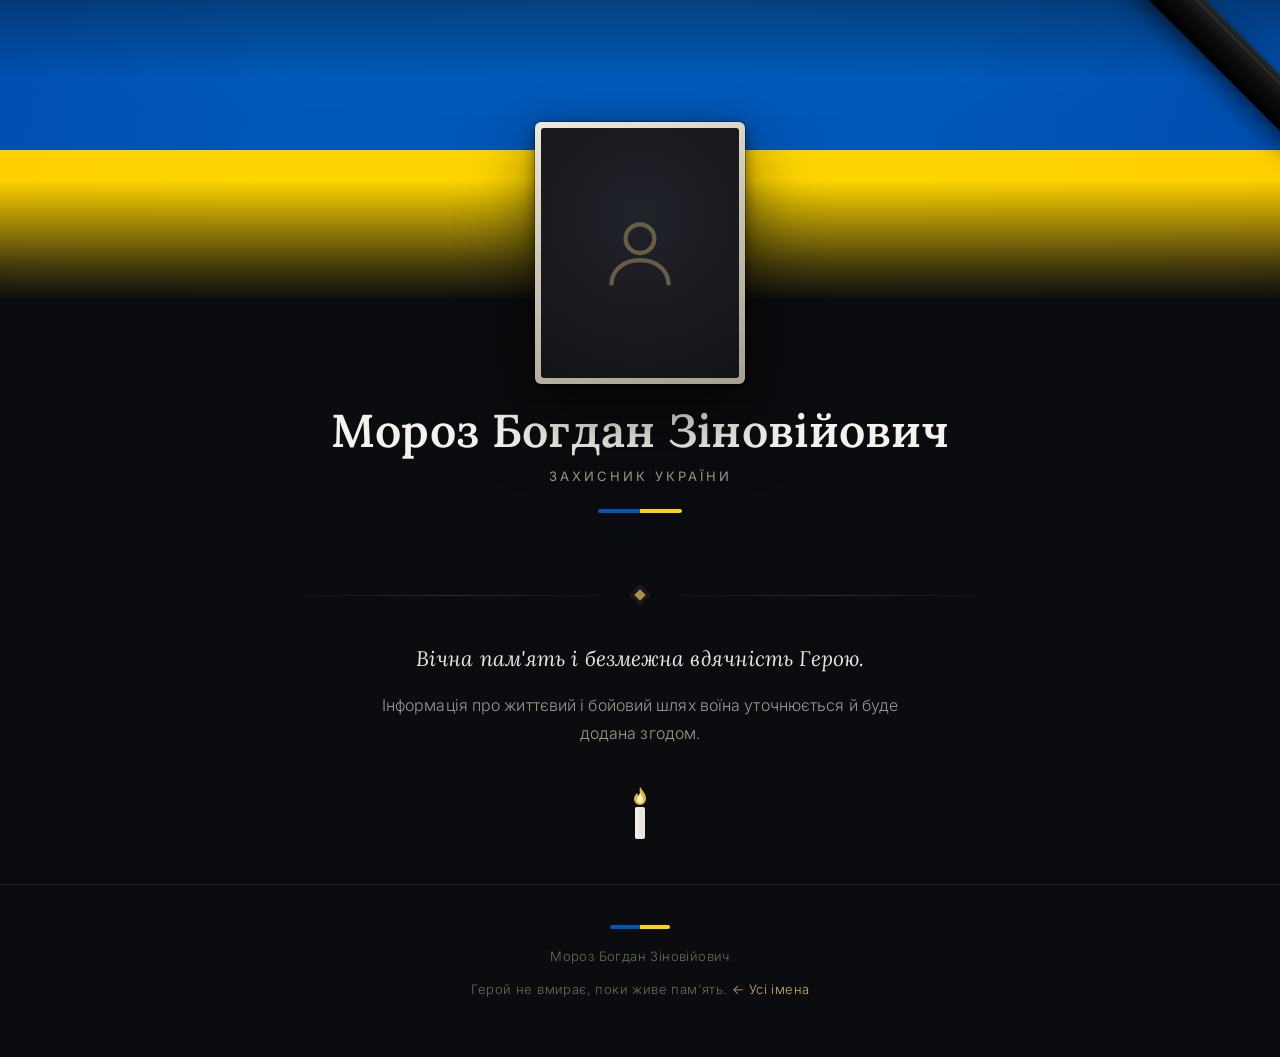
==== bohdan-moroz/index.html @ 3def1aa4 "Додано 7 сторінок воїнів (порожні, лише імена) + фото і дати Малафея; оновлено головну" ====
<!DOCTYPE html>
<html lang="uk">
<head>
<meta charset="utf-8">
<meta name="viewport" content="width=device-width, initial-scale=1">
<title>Мороз Богдан Зіновійович — Вічна пам'ять</title>
<meta name="description" content="Меморіальна сторінка захисника України Мороз Богдан Зіновійович. Вічна пам'ять герою.">

<meta property="og:type" content="profile">
<meta property="og:title" content="Мороз Богдан Зіновійович — Вічна пам'ять">
<meta property="og:description" content="Захисник України. Вічна пам'ять герою.">
<meta property="og:image" content="photo.jpg">

<link rel="preconnect" href="https://fonts.googleapis.com">
<link rel="preconnect" href="https://fonts.gstatic.com" crossorigin>
<link href="https://fonts.googleapis.com/css2?family=Lora:ital,wght@0,400;0,500;0,600;1,400;1,500&family=Inter:wght@300;400;500&display=swap&subset=cyrillic,cyrillic-ext,latin" rel="stylesheet">
<link rel="stylesheet" href="../assets/style.css">
</head>
<body>
<header class="hero">
  <div class="flag">
    <span class="mourning"></span>
  </div>

  <div class="wrap hero-body">
    <div class="portrait">
      <img src="photo.jpg" alt="Богдан Мороз"
           onerror="this.style.display='none';this.nextElementSibling.style.display='flex';">
      <div class="placeholder" style="display:none;">
        <svg viewBox="0 0 24 24" fill="none" stroke="currentColor" stroke-width="1.2">
          <circle cx="12" cy="8" r="4"/>
          <path d="M4 21c0-4.4 3.6-7 8-7s8 2.6 8 7"/>
        </svg>
      </div>
    </div>

    <h1 class="name">Мороз Богдан Зіновійович</h1>
    <p class="rank">Захисник України</p>

    <div class="flag-underline"><span class="b"></span><span class="y"></span></div>
  </div>
</header>

<main class="wrap">

  <div class="divider"><span class="diamond"></span></div>

  <section class="pending">
    <p class="lead">Вічна пам'ять і безмежна вдячність Герою.</p>
    <p>Інформація про життєвий і бойовий шлях воїна уточнюється й буде додана згодом.</p>
    <div class="candle">
      <svg width="44" height="64" viewBox="0 0 44 64" fill="none" xmlns="http://www.w3.org/2000/svg">
        <g class="flame">
          <path d="M22 6c4 5 6 8 6 12a6 6 0 1 1-12 0c0-2 1.2-4 3-6 .6 2 2 3 3 4 .4-3-1-7-0-10z" fill="#e0b73f"/>
          <path d="M22 12c2 3 3 5 3 7a3 3 0 1 1-6 0c0-2 1.4-4 3-7z" fill="#fff3cf"/>
        </g>
        <rect x="17" y="26" width="10" height="32" rx="2" fill="#e9e5dc"/>
        <rect x="17" y="26" width="4" height="32" rx="2" fill="#fff" opacity="0.35"/>
      </svg>
    </div>
  </section>

</main>

<footer>
  <div class="wrap">
    <div class="foot-flag"><span class="b"></span><span class="y"></span></div>
    Мороз Богдан Зіновійович<br>
    Герой не вмирає, поки живе пам'ять.
    <a class="back" href="../">← Усі імена</a>
  </div>
</footer>

</body>
</html>
---- assets/style.css ----
/* ============================================================
   Пам'ять — меморіальні сторінки полеглих воїнів
   Спільні стилі. Мобільний-перший (доступ через QR).
   Акцент: Державний Прапор України + жалобна стрічка.
   ============================================================ */

:root {
  --bg:        #0b0c0f;
  --bg-2:      #0f1116;
  --surface:   #14161c;
  --surface-2: #191c23;
  --text:      #ecebe5;
  --muted:     #9b988f;
  --faint:     #6c6960;
  --gold:      #cbaa6c;
  --gold-dim:  #a98f56;
  --line:      rgba(255, 255, 255, 0.08);
  --line-2:    rgba(255, 255, 255, 0.14);

  /* Державні кольори */
  --ua-blue:   #0057b7;
  --ua-blue-d: #013f88;
  --ua-yellow: #ffd500;
  --ua-yellow-d:#e6bf00;

  --serif: "Lora", Georgia, "Times New Roman", serif;
  --sans: "Inter", -apple-system, BlinkMacSystemFont, "Segoe UI", Roboto, sans-serif;
  --maxw: 760px;
}

* { box-sizing: border-box; }
html { -webkit-text-size-adjust: 100%; scroll-behavior: smooth; overflow-x: hidden; }

body {
  margin: 0;
  background: var(--bg);
  color: var(--text);
  font-family: var(--sans);
  font-size: 17px;
  line-height: 1.75;
  font-weight: 300;
  letter-spacing: 0.1px;
  -webkit-font-smoothing: antialiased;
  text-rendering: optimizeLegibility;
}

.wrap {
  max-width: var(--maxw);
  margin: 0 auto;
  padding: 0 22px;
}

a { color: var(--gold); text-decoration: none; }
a:hover { color: #e2c690; }

/* ============================================================
   HERO — прапор як тло, портрет на прапорі, жалобна стрічка
   ============================================================ */
.hero {
  position: relative;
  text-align: center;
  padding-bottom: 34px;
  overflow: hidden;
}

/* Прапор */
.flag {
  position: relative;
  width: 100%;
  height: 300px;
  overflow: hidden;
  background: linear-gradient(180deg,
      var(--ua-blue) 0%, var(--ua-blue) 50%,
      var(--ua-yellow) 50%, var(--ua-yellow) 100%);
}
/* легка «тканинна» гра світла на прапорі */
.flag::before {
  content: "";
  position: absolute; inset: 0;
  background:
    radial-gradient(120% 80% at 50% 0%, rgba(255,255,255,0.10), transparent 55%),
    linear-gradient(105deg, rgba(0,0,0,0.14) 0%, transparent 22%, transparent 70%, rgba(0,0,0,0.18) 100%);
  mix-blend-mode: soft-light;
}
/* затемнення країв + плавний перехід у фон сторінки */
.flag::after {
  content: "";
  position: absolute; inset: 0;
  background:
    linear-gradient(180deg, rgba(11,12,15,0.35) 0%, transparent 26%,
                            transparent 60%, rgba(11,12,15,0.75) 88%, var(--bg) 100%),
    radial-gradient(120% 120% at 50% 40%, transparent 55%, rgba(11,12,15,0.55) 100%);
}

/* Жалобна стрічка — чорна діагональ у правому верхньому куті */
.mourning {
  position: absolute;
  top: 34px; right: -66px;
  width: 230px; height: 40px;
  transform: rotate(45deg);
  z-index: 3;
  background: linear-gradient(180deg, #262626 0%, #0a0a0a 55%, #000 100%);
  box-shadow: 0 8px 22px rgba(0,0,0,0.55);
}
.mourning::before,
.mourning::after {
  content: "";
  position: absolute; left: 0; right: 0; height: 1px;
}
.mourning::before { top: 6px;  background: rgba(255,255,255,0.14); }
.mourning::after  { bottom: 6px; background: rgba(0,0,0,0.6); }

/* Тіло героблоку — піднімаємо портрет на прапор */
.hero-body {
  position: relative;
  z-index: 2;
  margin-top: -178px;
}

.portrait {
  width: 210px;
  height: 262px;
  margin: 0 auto 22px;
  position: relative;
  border-radius: 6px;
  padding: 6px;
  background: linear-gradient(160deg, #efe9dd 0%, #cfc8b8 40%, #a79f8e 100%);
  box-shadow:
    0 30px 70px rgba(0,0,0,0.6),
    0 4px 14px rgba(0,0,0,0.5),
    0 0 0 1px rgba(0,0,0,0.25);
}
.portrait img,
.portrait .placeholder {
  width: 100%;
  height: 100%;
  object-fit: cover;
  border-radius: 3px;
  display: block;
  filter: grayscale(20%) contrast(1.03);
}
.portrait .placeholder {
  display: flex;
  align-items: center;
  justify-content: center;
  background: radial-gradient(circle at 50% 35%, #23262e, #14161c);
  color: var(--gold-dim);
}
.portrait .placeholder svg { width: 86px; height: 86px; opacity: 0.55; }

.mark {
  color: var(--gold);
  font-size: 24px;
  line-height: 1;
  margin-bottom: 12px;
  opacity: 0.9;
}

.name {
  font-family: var(--serif);
  font-weight: 600;
  font-size: clamp(31px, 8vw, 46px);
  line-height: 1.1;
  margin: 0 0 8px;
  letter-spacing: 0.3px;
  color: #f5f2ec;
}

.rank {
  font-size: 13px;
  letter-spacing: 3px;
  text-transform: uppercase;
  color: var(--muted);
  margin: 0 0 20px;
  font-weight: 400;
}

.dates {
  display: inline-flex;
  align-items: center;
  gap: 14px;
  font-family: var(--serif);
  font-size: 19px;
  color: var(--gold);
  letter-spacing: 0.5px;
}
.dates .sep { width: 34px; height: 1px; background: var(--gold-dim); opacity: 0.7; }

/* Прапорцевий підпис під датами */
.flag-underline {
  width: 84px; height: 4px;
  margin: 22px auto 0;
  border-radius: 2px;
  overflow: hidden;
  display: flex;
  box-shadow: 0 1px 4px rgba(0,0,0,0.4);
}
.flag-underline span { flex: 1; }
.flag-underline .b { background: var(--ua-blue); }
.flag-underline .y { background: var(--ua-yellow); }

/* ============================================================
   Ornamental divider
   ============================================================ */
.divider {
  display: flex;
  align-items: center;
  gap: 16px;
  margin: 44px auto;
  color: var(--faint);
}
.divider::before, .divider::after {
  content: "";
  flex: 1; height: 1px;
  background: linear-gradient(90deg, transparent, var(--line-2), transparent);
}
.divider .diamond {
  width: 8px; height: 8px;
  transform: rotate(45deg);
  background: var(--gold-dim);
  box-shadow: 0 0 0 4px rgba(203,170,108,0.08);
  flex: 0 0 auto;
}

/* ============================================================
   Sections
   ============================================================ */
section { margin: 8px 0 12px; }

.section-title {
  text-align: center;
  margin: 0 0 26px;
}
.section-title span {
  display: block;
  font-family: var(--serif);
  font-size: 13px;
  font-weight: 600;
  letter-spacing: 3px;
  text-transform: uppercase;
  color: var(--gold);
}
.section-title .flag-tick {
  width: 46px; height: 3px;
  margin: 12px auto 0;
  display: flex;
  border-radius: 2px;
  overflow: hidden;
  opacity: 0.9;
}
.section-title .flag-tick i { flex: 1; display: block; }
.section-title .flag-tick .b { background: var(--ua-blue); }
.section-title .flag-tick .y { background: var(--ua-yellow); }

.bio p { margin: 0 0 20px; color: #d9d6ce; }
.bio p:first-of-type::first-letter {
  font-family: var(--serif);
  font-size: 3.1em;
  float: left;
  line-height: 0.82;
  padding: 8px 12px 0 0;
  color: var(--gold);
  font-weight: 600;
}

/* ============================================================
   Timeline
   ============================================================ */
.timeline { list-style: none; margin: 0; padding: 0; position: relative; }
.timeline::before {
  content: "";
  position: absolute; left: 7px; top: 6px; bottom: 6px; width: 2px;
  background: linear-gradient(180deg, var(--ua-blue), var(--ua-blue) 48%, var(--ua-yellow) 52%, var(--ua-yellow));
  opacity: 0.5;
  border-radius: 2px;
}
.timeline li { position: relative; padding: 0 0 26px 34px; }
.timeline li::before {
  content: "";
  position: absolute; left: 2px; top: 8px;
  width: 10px; height: 10px; border-radius: 50%;
  background: var(--bg);
  border: 2px solid var(--gold-dim);
  box-shadow: 0 0 0 3px rgba(11,12,15,1);
}
.timeline .when {
  display: block;
  font-family: var(--serif);
  color: var(--gold);
  font-size: 15px;
  letter-spacing: 0.5px;
  margin-bottom: 3px;
}
.timeline .what { color: #cfccc4; font-size: 16px; }

/* ============================================================
   Awards
   ============================================================ */
.awards { display: grid; gap: 14px; }
.award {
  display: flex;
  gap: 16px;
  align-items: flex-start;
  padding: 18px 20px;
  background: linear-gradient(180deg, var(--surface), var(--bg-2));
  border: 1px solid var(--line);
  border-radius: 12px;
  position: relative;
  overflow: hidden;
}
.award::before {
  content: "";
  position: absolute; left: 0; top: 0; bottom: 0; width: 3px;
  background: linear-gradient(180deg, var(--ua-blue) 0 50%, var(--ua-yellow) 50% 100%);
}
.award .medal { flex: 0 0 auto; width: 34px; height: 34px; color: var(--gold); }
.award h3 {
  margin: 2px 0 4px;
  font-family: var(--serif);
  font-size: 18px; font-weight: 600; color: #f2efe8;
}
.award p { margin: 0; font-size: 15px; color: var(--muted); }

/* ============================================================
   Pending (сторінка без біографії)
   ============================================================ */
.pending { text-align: center; max-width: 520px; margin: 12px auto 4px; }
.pending .lead {
  font-family: var(--serif);
  font-style: italic;
  font-size: 21px;
  line-height: 1.5;
  color: #e9e5dc;
  margin: 0 0 16px;
}
.pending p { color: var(--muted); margin: 0 0 12px; font-size: 16px; }

/* ============================================================
   Closing quote + candle
   ============================================================ */
.quote { text-align: center; margin: 46px auto 10px; max-width: 520px; }
.quote p {
  font-family: var(--serif);
  font-style: italic;
  font-size: 22px; line-height: 1.5;
  color: #e9e5dc; margin: 0;
}
.candle { margin: 34px auto 0; width: 44px; text-align: center; }
.flame { transform-origin: 50% 100%; animation: flicker 2.6s infinite ease-in-out; }
@keyframes flicker {
  0%, 100% { transform: scale(1) translateX(0); opacity: 1; }
  25% { transform: scale(1.05, 0.96) translateX(0.4px); opacity: 0.92; }
  50% { transform: scale(0.97, 1.04) translateX(-0.4px); opacity: 1; }
  75% { transform: scale(1.03, 0.98) translateX(0.3px); opacity: 0.95; }
}
@media (prefers-reduced-motion: reduce) { .flame { animation: none; } }

/* ============================================================
   Footer
   ============================================================ */
footer {
  text-align: center;
  padding: 40px 22px 56px;
  color: var(--faint);
  font-size: 13px;
  letter-spacing: 0.4px;
  border-top: 1px solid var(--line);
  margin-top: 30px;
}
footer .foot-flag {
  width: 60px; height: 4px; margin: 0 auto 16px;
  display: flex; border-radius: 2px; overflow: hidden;
}
footer .foot-flag .b { flex: 1; background: var(--ua-blue); }
footer .foot-flag .y { flex: 1; background: var(--ua-yellow); }
footer .back { display: inline-block; margin-top: 10px; }

/* ============================================================
   Index (список імен)
   ============================================================ */
.index-hero { position: relative; text-align: center; }
.index-hero .flag { height: 210px; }
.index-hero .index-body { margin-top: -120px; position: relative; z-index: 2; padding-bottom: 8px; }
.index-hero h1 {
  font-family: var(--serif);
  font-weight: 600;
  font-size: clamp(30px, 7.5vw, 44px);
  margin: 14px 0 8px;
  color: #f5f2ec;
}
.index-hero p { color: var(--muted); margin: 0 auto; max-width: 460px; }

.roll { display: grid; gap: 16px; padding: 28px 0 40px; }
.card {
  display: flex;
  align-items: center;
  gap: 18px;
  padding: 16px;
  background: linear-gradient(180deg, var(--surface), var(--bg-2));
  border: 1px solid var(--line);
  border-radius: 12px;
  position: relative;
  overflow: hidden;
  transition: border-color 0.2s ease, transform 0.2s ease;
}
.card::before {
  content: "";
  position: absolute; left: 0; top: 0; bottom: 0; width: 4px;
  background: linear-gradient(180deg, var(--ua-blue) 0 50%, var(--ua-yellow) 50% 100%);
}
.card:hover { border-color: rgba(203,170,108,0.4); transform: translateY(-2px); }
.card img, .card .ph {
  width: 68px; height: 84px; object-fit: cover; border-radius: 5px;
  flex: 0 0 auto; filter: grayscale(20%); background: #1b1e25;
  box-shadow: 0 6px 16px rgba(0,0,0,0.4);
}
.card .info h2 {
  font-family: var(--serif);
  font-size: 20px; margin: 0 0 4px; color: #f2efe8; font-weight: 600;
}
.card .info .d { color: var(--gold); font-size: 14px; font-family: var(--serif); }

/* ============================================================
   Responsive
   ============================================================ */
@media (min-width: 600px) { body { font-size: 18px; } }

@media (max-width: 520px) {
  .flag { height: 250px; }
  .hero-body { margin-top: -152px; }
  .portrait { width: 190px; height: 238px; }
  .index-hero .flag { height: 180px; }
  .index-hero .index-body { margin-top: -104px; }
  .mourning { width: 200px; top: 26px; right: -60px; }
}
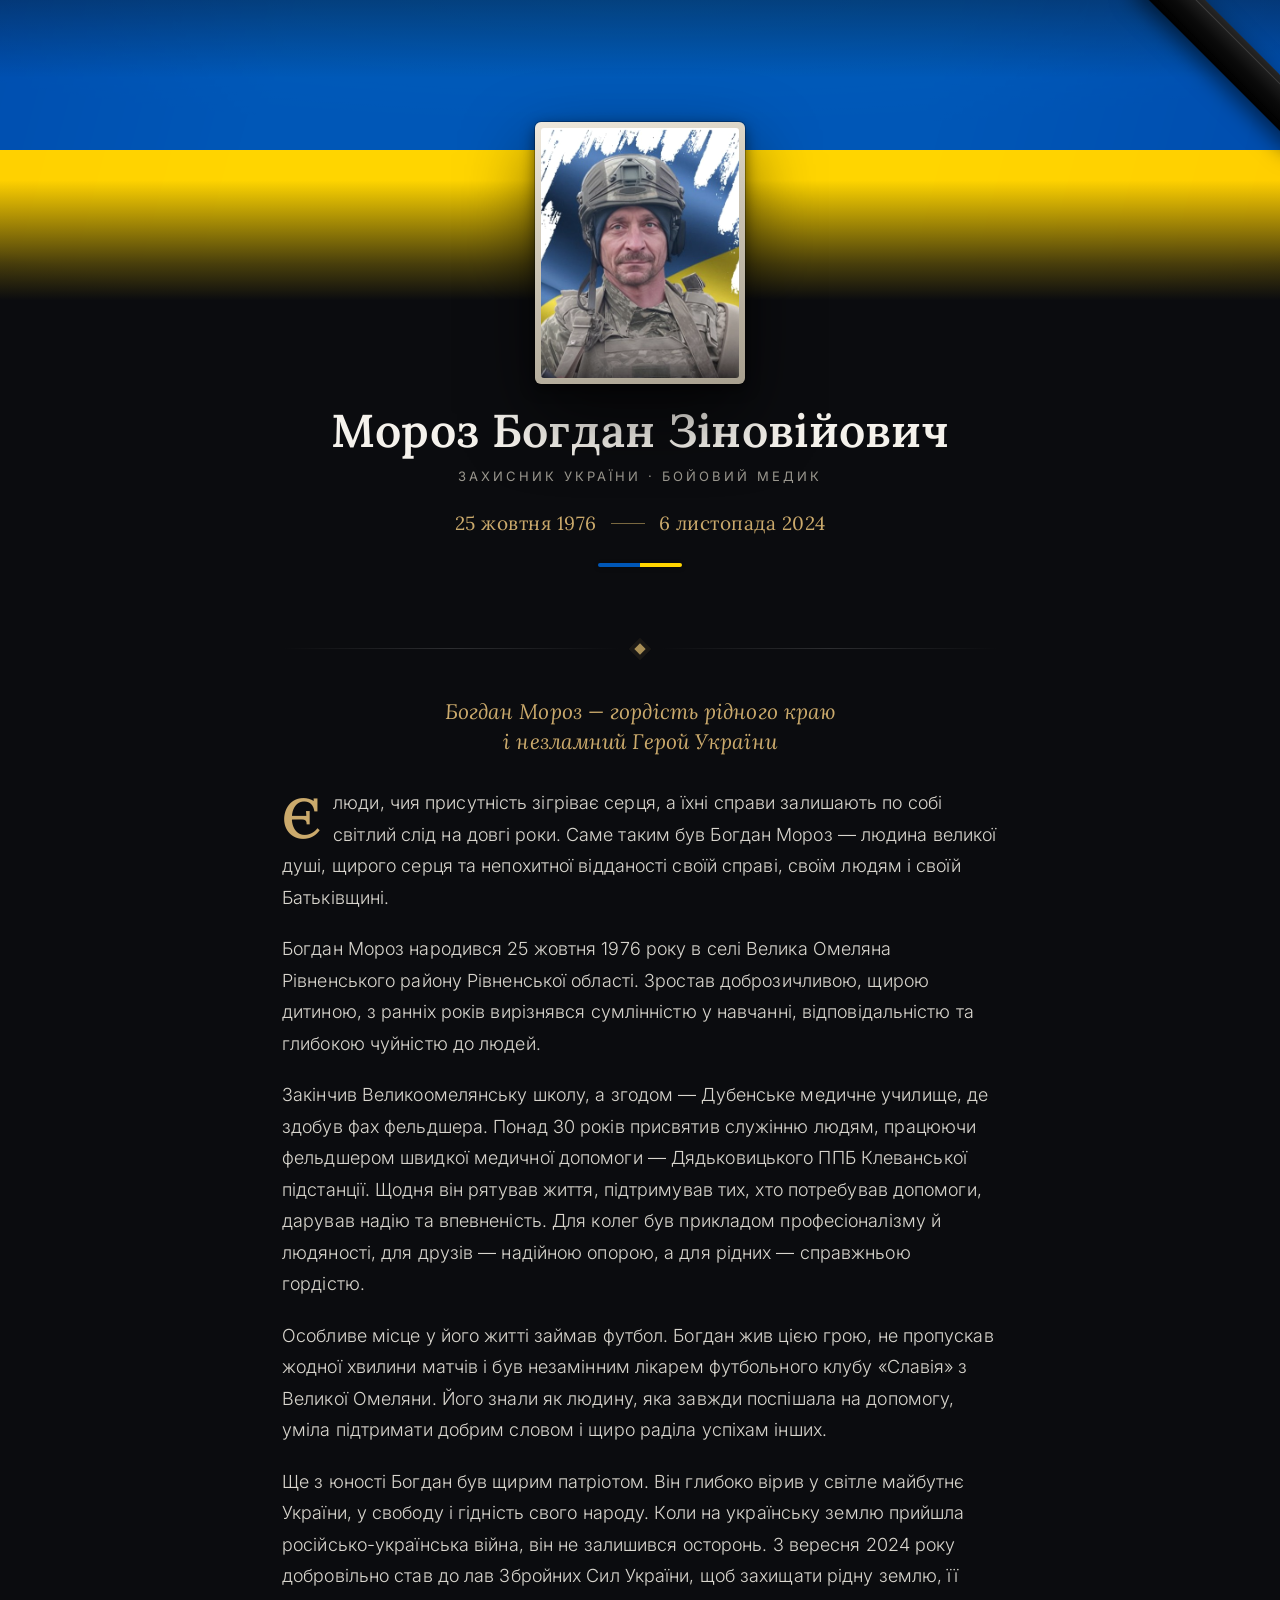
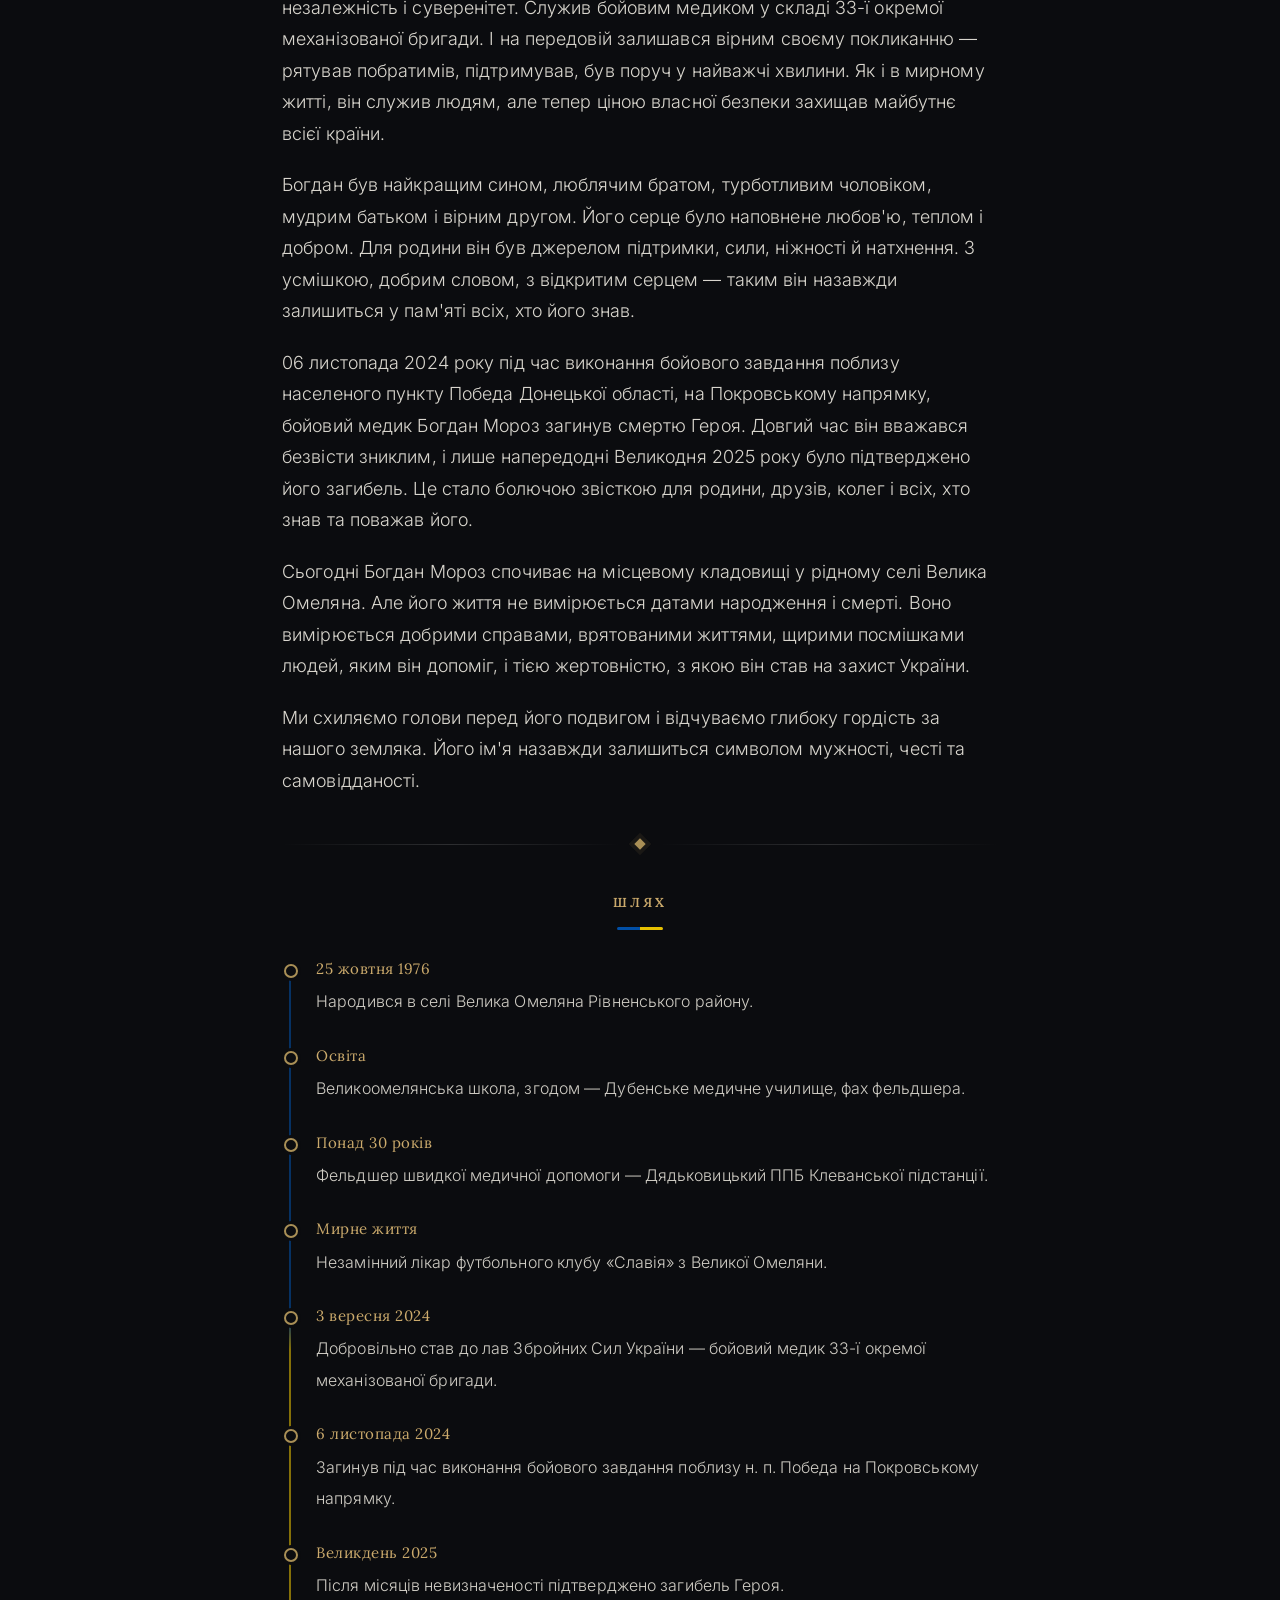
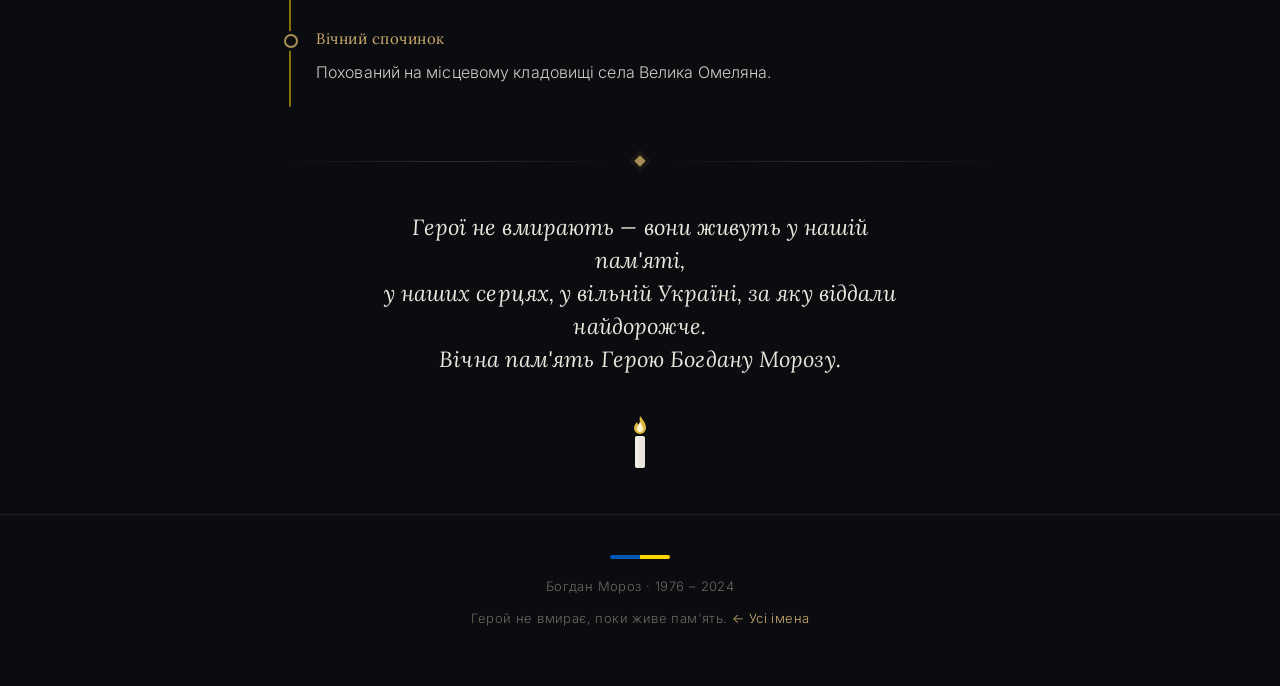
==== commit 556aa780: "Наповнено сторінки: Чичук, Поліщук, Мороз, Харчук (біографії, шлях, фото) Джерела: документ "Випускн" ====
--- a/bohdan-moroz/index.html
+++ b/bohdan-moroz/index.html
@@ -3,12 +3,12 @@
 <head>
 <meta charset="utf-8">
 <meta name="viewport" content="width=device-width, initial-scale=1">
-<title>Мороз Богдан Зіновійович — Вічна пам'ять</title>
-<meta name="description" content="Меморіальна сторінка захисника України Мороз Богдан Зіновійович. Вічна пам'ять герою.">
+<title>Богдан Мороз — Вічна пам'ять</title>
+<meta name="description" content="Меморіальна сторінка захисника України, бойового медика Богдана Зіновійовича Мороза (1976–2024). Вічна пам'ять герою.">
 
 <meta property="og:type" content="profile">
-<meta property="og:title" content="Мороз Богдан Зіновійович — Вічна пам'ять">
-<meta property="og:description" content="Захисник України. Вічна пам'ять герою.">
+<meta property="og:title" content="Богдан Мороз — Вічна пам'ять">
+<meta property="og:description" content="Захисник України, бойовий медик. 25 жовтня 1976 — 6 листопада 2024. Вічна пам'ять герою.">
 <meta property="og:image" content="photo.jpg">
 
 <link rel="preconnect" href="https://fonts.googleapis.com">
@@ -35,7 +35,13 @@
     </div>
 
     <h1 class="name">Мороз Богдан Зіновійович</h1>
-    <p class="rank">Захисник України</p>
+    <p class="rank">Захисник України · бойовий медик</p>
+
+    <div class="dates">
+      <span>25 жовтня 1976</span>
+      <span class="sep"></span>
+      <span>6 листопада 2024</span>
+    </div>
 
     <div class="flag-underline"><span class="b"></span><span class="y"></span></div>
   </div>
@@ -45,9 +51,48 @@
 
   <div class="divider"><span class="diamond"></span></div>
 
-  <section class="pending">
-    <p class="lead">Вічна пам'ять і безмежна вдячність Герою.</p>
-    <p>Інформація про життєвий і бойовий шлях воїна уточнюється й буде додана згодом.</p>
+  <p class="epigraph">Богдан Мороз — гордість рідного краю<br>і незламний Герой України</p>
+
+  <section class="bio">
+    <p>Є люди, чия присутність зігріває серця, а їхні справи залишають по собі світлий слід на довгі роки. Саме таким був Богдан Мороз — людина великої душі, щирого серця та непохитної відданості своїй справі, своїм людям і своїй Батьківщині.</p>
+
+    <p>Богдан Мороз народився 25 жовтня 1976 року в селі Велика Омеляна Рівненського району Рівненської області. Зростав доброзичливою, щирою дитиною, з ранніх років вирізнявся сумлінністю у навчанні, відповідальністю та глибокою чуйністю до людей.</p>
+
+    <p>Закінчив Великоомелянську школу, а згодом — Дубенське медичне училище, де здобув фах фельдшера. Понад 30 років присвятив служінню людям, працюючи фельдшером швидкої медичної допомоги — Дядьковицького ППБ Клеванської підстанції. Щодня він рятував життя, підтримував тих, хто потребував допомоги, дарував надію та впевненість. Для колег був прикладом професіоналізму й людяності, для друзів — надійною опорою, а для рідних — справжньою гордістю.</p>
+
+    <p>Особливе місце у його житті займав футбол. Богдан жив цією грою, не пропускав жодної хвилини матчів і був незамінним лікарем футбольного клубу «Славія» з Великої Омеляни. Його знали як людину, яка завжди поспішала на допомогу, уміла підтримати добрим словом і щиро раділа успіхам інших.</p>
+
+    <p>Ще з юності Богдан був щирим патріотом. Він глибоко вірив у світле майбутнє України, у свободу і гідність свого народу. Коли на українську землю прийшла російсько-українська війна, він не залишився осторонь. 3 вересня 2024 року добровільно став до лав Збройних Сил України, щоб захищати рідну землю, її незалежність і суверенітет. Служив бойовим медиком у складі 33-ї окремої механізованої бригади. І на передовій залишався вірним своєму покликанню — рятував побратимів, підтримував, був поруч у найважчі хвилини. Як і в мирному житті, він служив людям, але тепер ціною власної безпеки захищав майбутнє всієї країни.</p>
+
+    <p>Богдан був найкращим сином, люблячим братом, турботливим чоловіком, мудрим батьком і вірним другом. Його серце було наповнене любов'ю, теплом і добром. Для родини він був джерелом підтримки, сили, ніжності й натхнення. З усмішкою, добрим словом, з відкритим серцем — таким він назавжди залишиться у пам'яті всіх, хто його знав.</p>
+
+    <p>06 листопада 2024 року під час виконання бойового завдання поблизу населеного пункту Победа Донецької області, на Покровському напрямку, бойовий медик Богдан Мороз загинув смертю Героя. Довгий час він вважався безвісти зниклим, і лише напередодні Великодня 2025 року було підтверджено його загибель. Це стало болючою звісткою для родини, друзів, колег і всіх, хто знав та поважав його.</p>
+
+    <p>Сьогодні Богдан Мороз спочиває на місцевому кладовищі у рідному селі Велика Омеляна. Але його життя не вимірюється датами народження і смерті. Воно вимірюється добрими справами, врятованими життями, щирими посмішками людей, яким він допоміг, і тією жертовністю, з якою він став на захист України.</p>
+
+    <p>Ми схиляємо голови перед його подвигом і відчуваємо глибоку гордість за нашого земляка. Його ім'я назавжди залишиться символом мужності, честі та самовідданості.</p>
+  </section>
+
+  <div class="divider"><span class="diamond"></span></div>
+
+  <section>
+    <div class="section-title"><span>Шлях</span><div class="flag-tick"><i class="b"></i><i class="y"></i></div></div>
+    <ul class="timeline">
+      <li><span class="when">25 жовтня 1976</span><span class="what">Народився в селі Велика Омеляна Рівненського району.</span></li>
+      <li><span class="when">Освіта</span><span class="what">Великоомелянська школа, згодом — Дубенське медичне училище, фах фельдшера.</span></li>
+      <li><span class="when">Понад 30 років</span><span class="what">Фельдшер швидкої медичної допомоги — Дядьковицький ППБ Клеванської підстанції.</span></li>
+      <li><span class="when">Мирне життя</span><span class="what">Незамінний лікар футбольного клубу «Славія» з Великої Омеляни.</span></li>
+      <li><span class="when">3 вересня 2024</span><span class="what">Добровільно став до лав Збройних Сил України — бойовий медик 33-ї окремої механізованої бригади.</span></li>
+      <li><span class="when">6 листопада 2024</span><span class="what">Загинув під час виконання бойового завдання поблизу н. п. Победа на Покровському напрямку.</span></li>
+      <li><span class="when">Великдень 2025</span><span class="what">Після місяців невизначеності підтверджено загибель Героя.</span></li>
+      <li><span class="when">Вічний спочинок</span><span class="what">Похований на місцевому кладовищі села Велика Омеляна.</span></li>
+    </ul>
+  </section>
+
+  <div class="divider"><span class="diamond"></span></div>
+
+  <section class="quote">
+    <p>Герої не вмирають — вони живуть у нашій пам'яті,<br>у наших серцях, у вільній Україні, за яку віддали найдорожче.<br>Вічна пам'ять Герою Богдану Морозу.</p>
     <div class="candle">
       <svg width="44" height="64" viewBox="0 0 44 64" fill="none" xmlns="http://www.w3.org/2000/svg">
         <g class="flame">
@@ -65,7 +110,7 @@
 <footer>
   <div class="wrap">
     <div class="foot-flag"><span class="b"></span><span class="y"></span></div>
-    Мороз Богдан Зіновійович<br>
+    Богдан Мороз · 1976 – 2024<br>
     Герой не вмирає, поки живе пам'ять.
     <a class="back" href="../">← Усі імена</a>
   </div>
--- a/assets/style.css
+++ b/assets/style.css
@@ -252,6 +252,18 @@
 .section-title .flag-tick .b { background: var(--ua-blue); }
 .section-title .flag-tick .y { background: var(--ua-yellow); }
 
+/* Заголовок-епіграф над біографією */
+.epigraph {
+  font-family: var(--serif);
+  font-style: italic;
+  font-size: 21px;
+  line-height: 1.45;
+  text-align: center;
+  color: var(--gold);
+  max-width: 560px;
+  margin: 4px auto 30px;
+}
+
 .bio p { margin: 0 0 20px; color: #d9d6ce; }
 .bio p:first-of-type::first-letter {
   font-family: var(--serif);
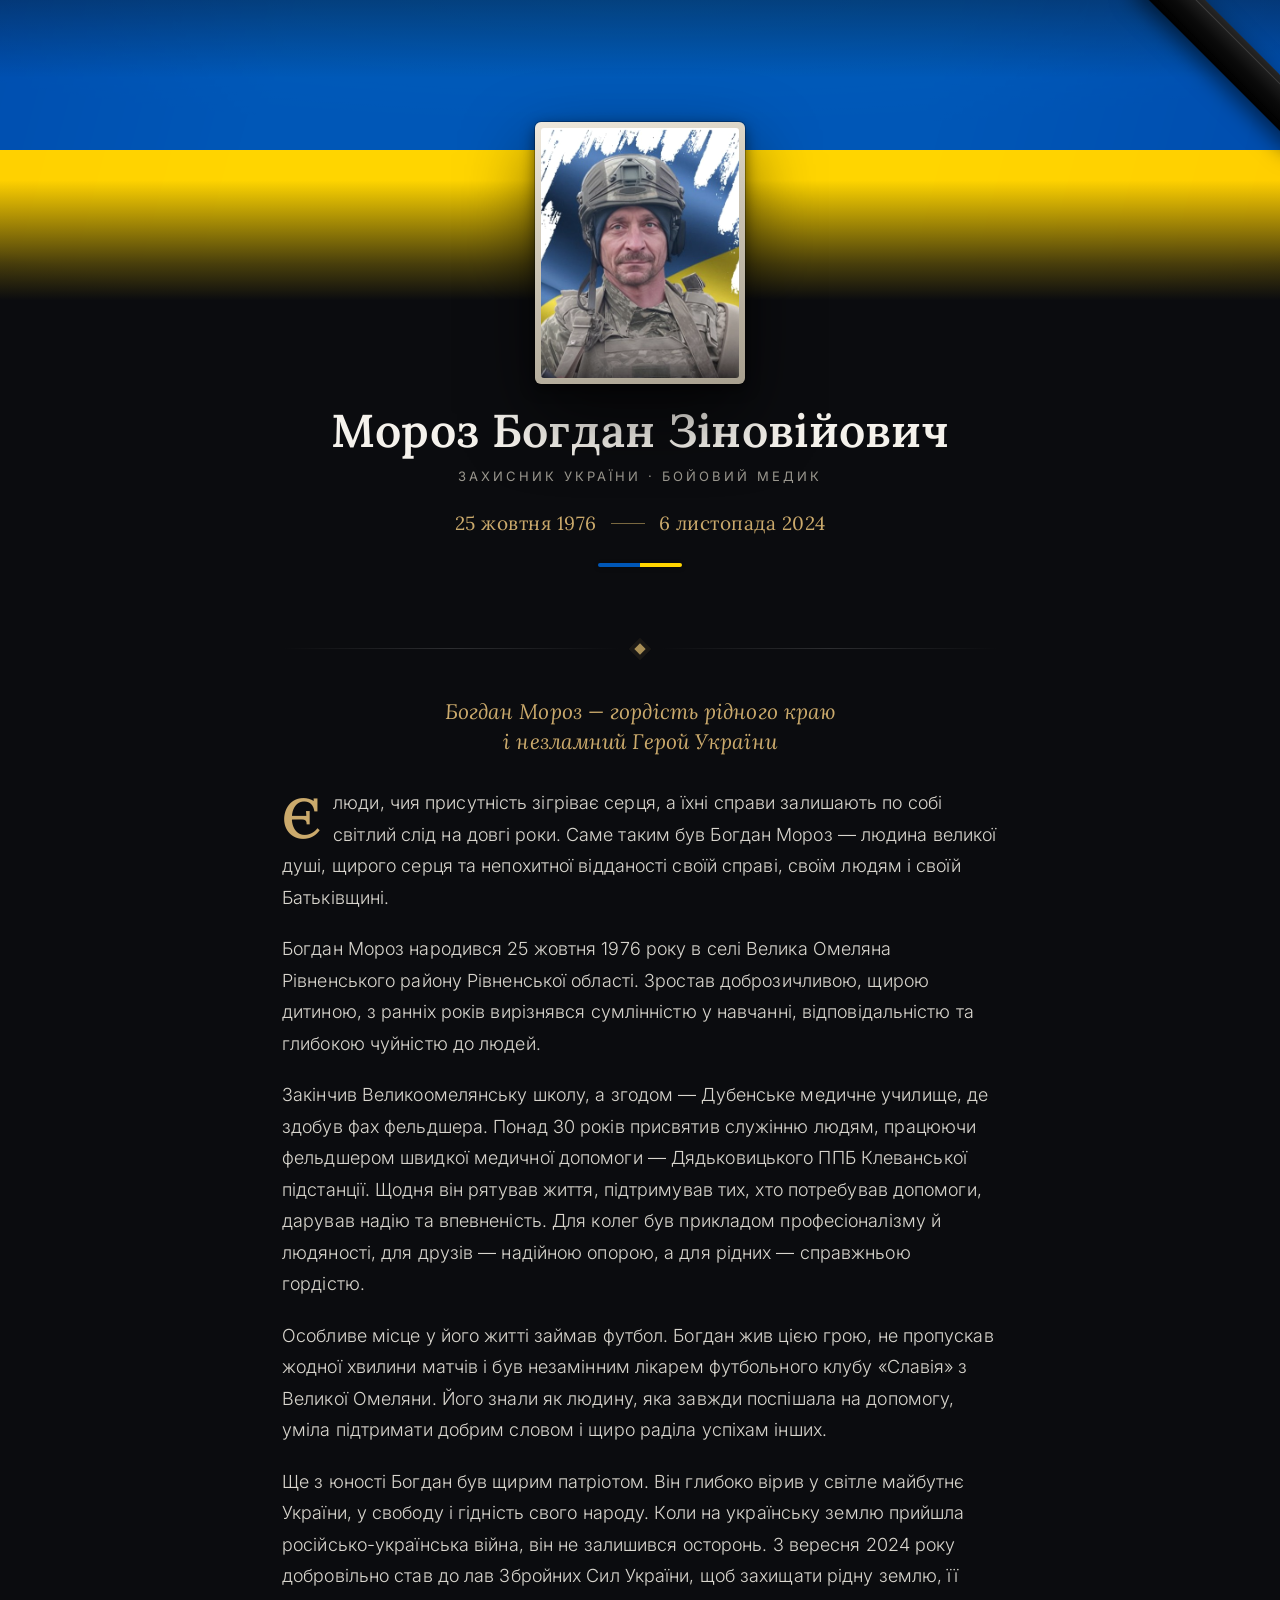
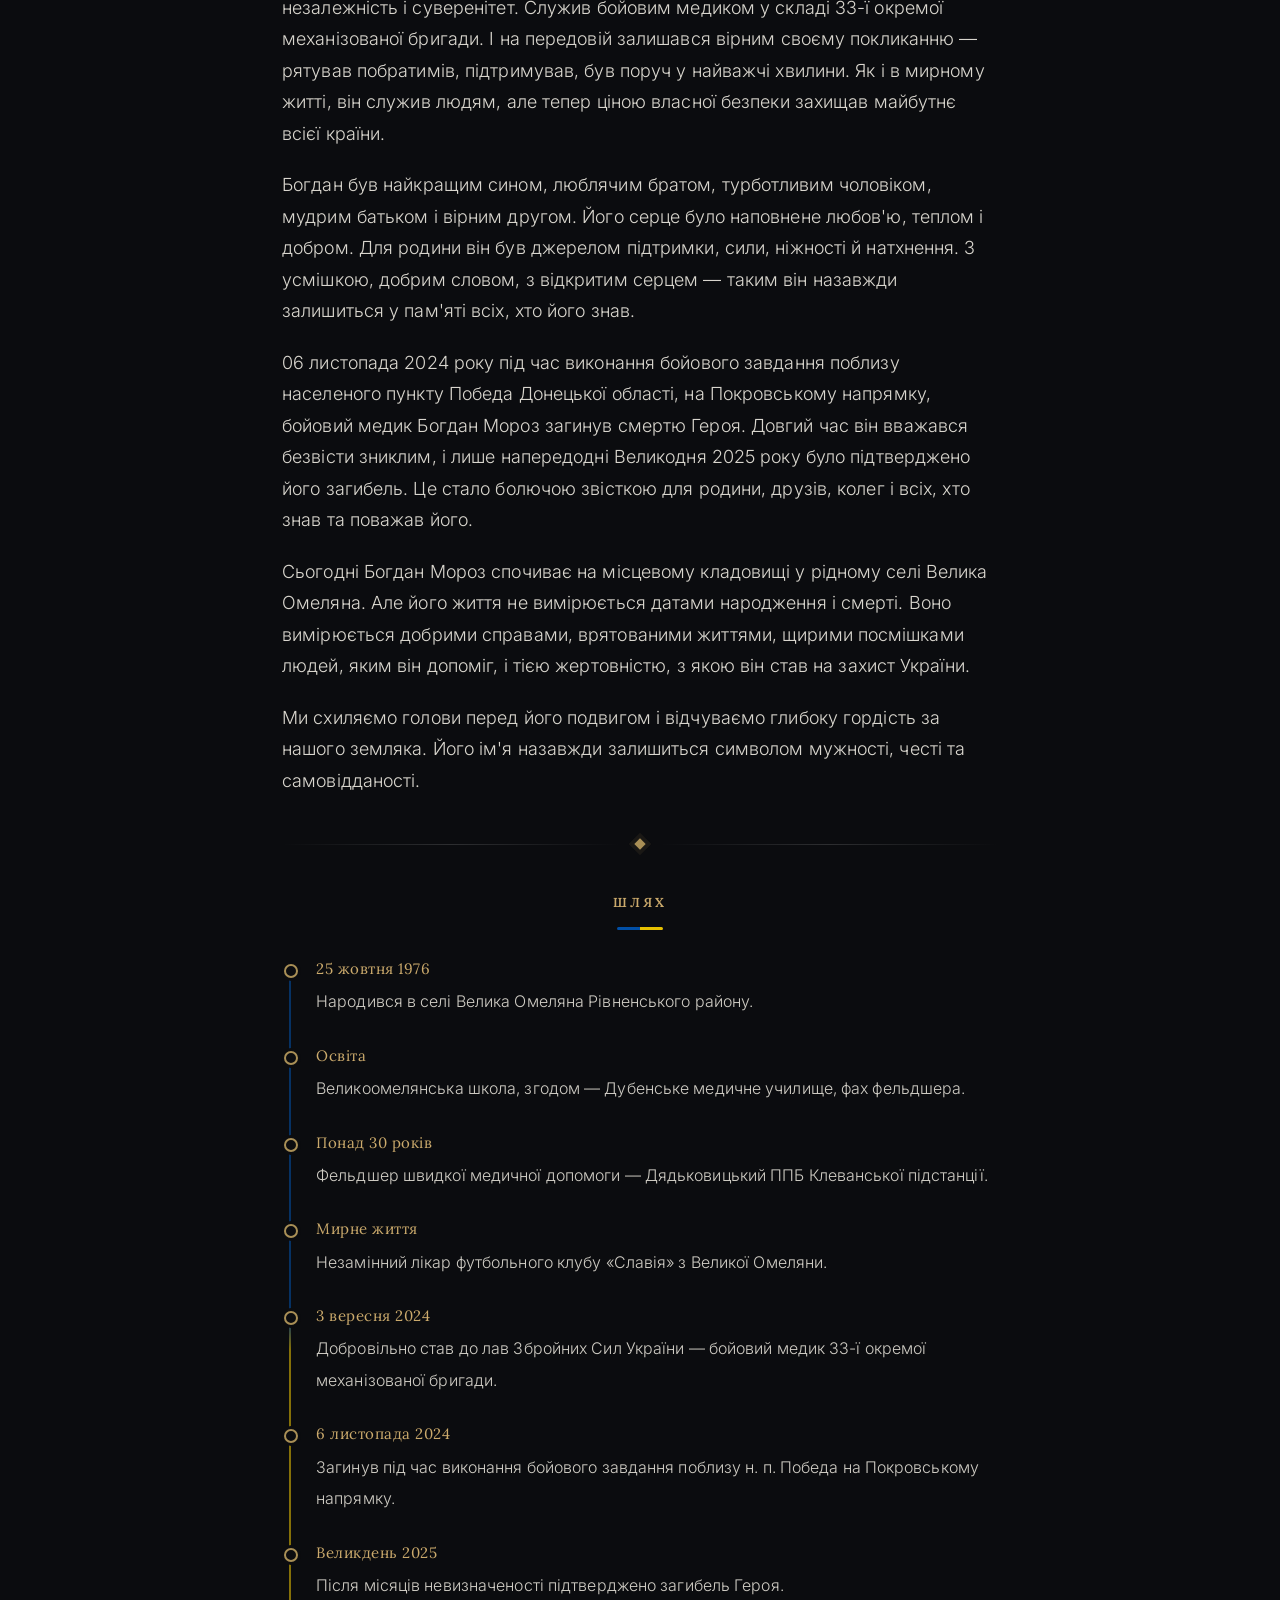
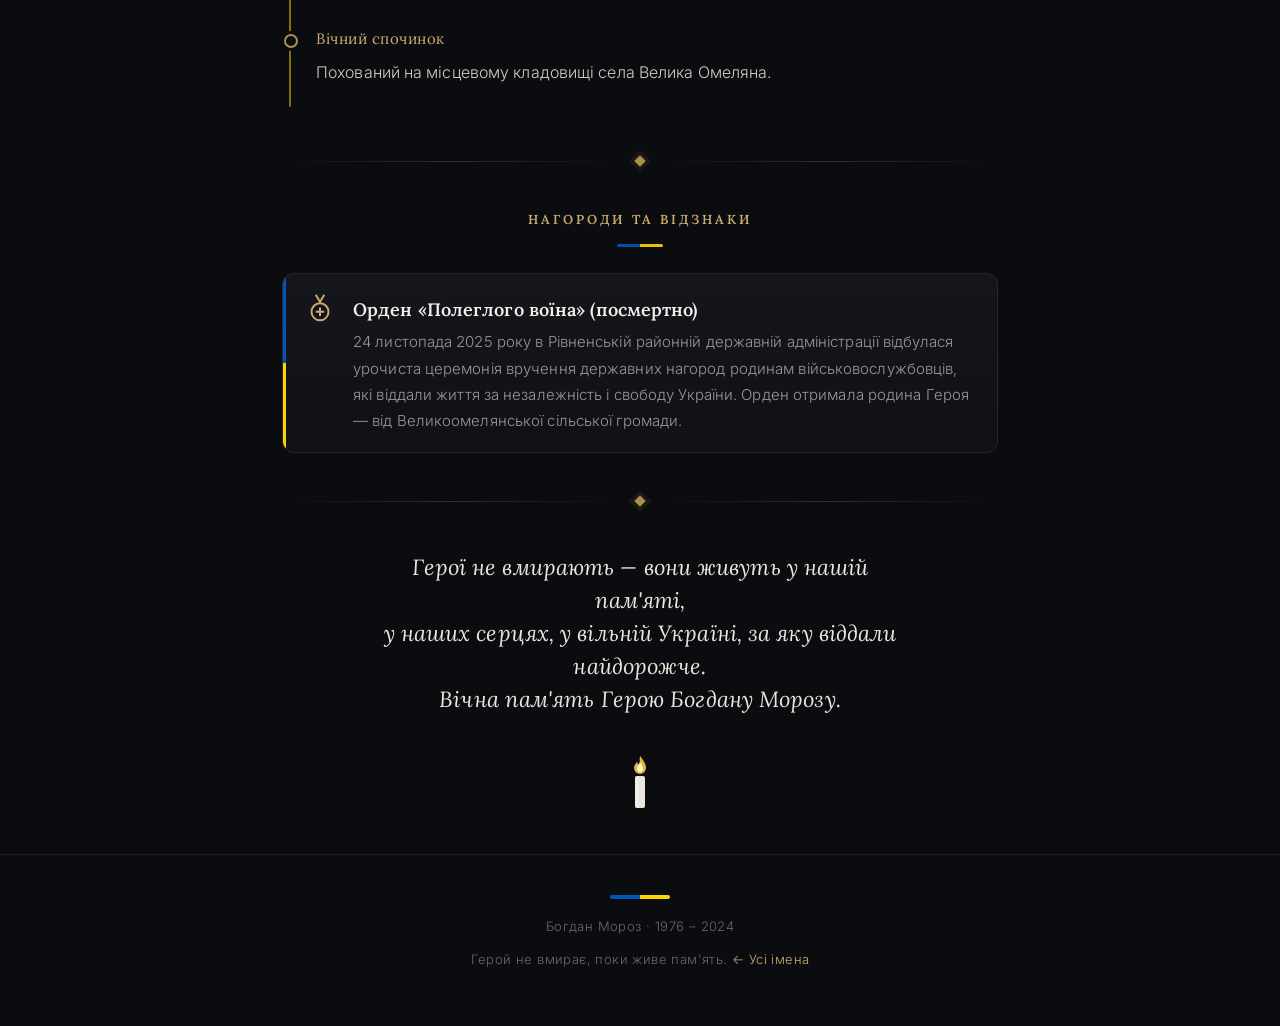
==== commit 11d0c4e1: "Наповнено сторінки Баші та Кадуна; орден «Полеглого воїна» Морозу Джерело: документ "БАША КАДУН.page" ====
--- a/bohdan-moroz/index.html
+++ b/bohdan-moroz/index.html
@@ -91,6 +91,25 @@
 
   <div class="divider"><span class="diamond"></span></div>
 
+  <section>
+    <div class="section-title"><span>Нагороди та відзнаки</span><div class="flag-tick"><i class="b"></i><i class="y"></i></div></div>
+    <div class="awards">
+      <div class="award">
+        <svg class="medal" viewBox="0 0 24 24" fill="none" stroke="currentColor" stroke-width="1.4">
+          <circle cx="12" cy="14" r="6"/>
+          <path d="M12 11v6M9 14h6"/>
+          <path d="M9 2l3 5 3-5"/>
+        </svg>
+        <div>
+          <h3>Орден «Полеглого воїна» (посмертно)</h3>
+          <p>24 листопада 2025 року в Рівненській районній державній адміністрації відбулася урочиста церемонія вручення державних нагород родинам військовослужбовців, які віддали життя за незалежність і свободу України. Орден отримала родина Героя — від Великоомелянської сільської громади.</p>
+        </div>
+      </div>
+    </div>
+  </section>
+
+  <div class="divider"><span class="diamond"></span></div>
+
   <section class="quote">
     <p>Герої не вмирають — вони живуть у нашій пам'яті,<br>у наших серцях, у вільній Україні, за яку віддали найдорожче.<br>Вічна пам'ять Герою Богдану Морозу.</p>
     <div class="candle">
